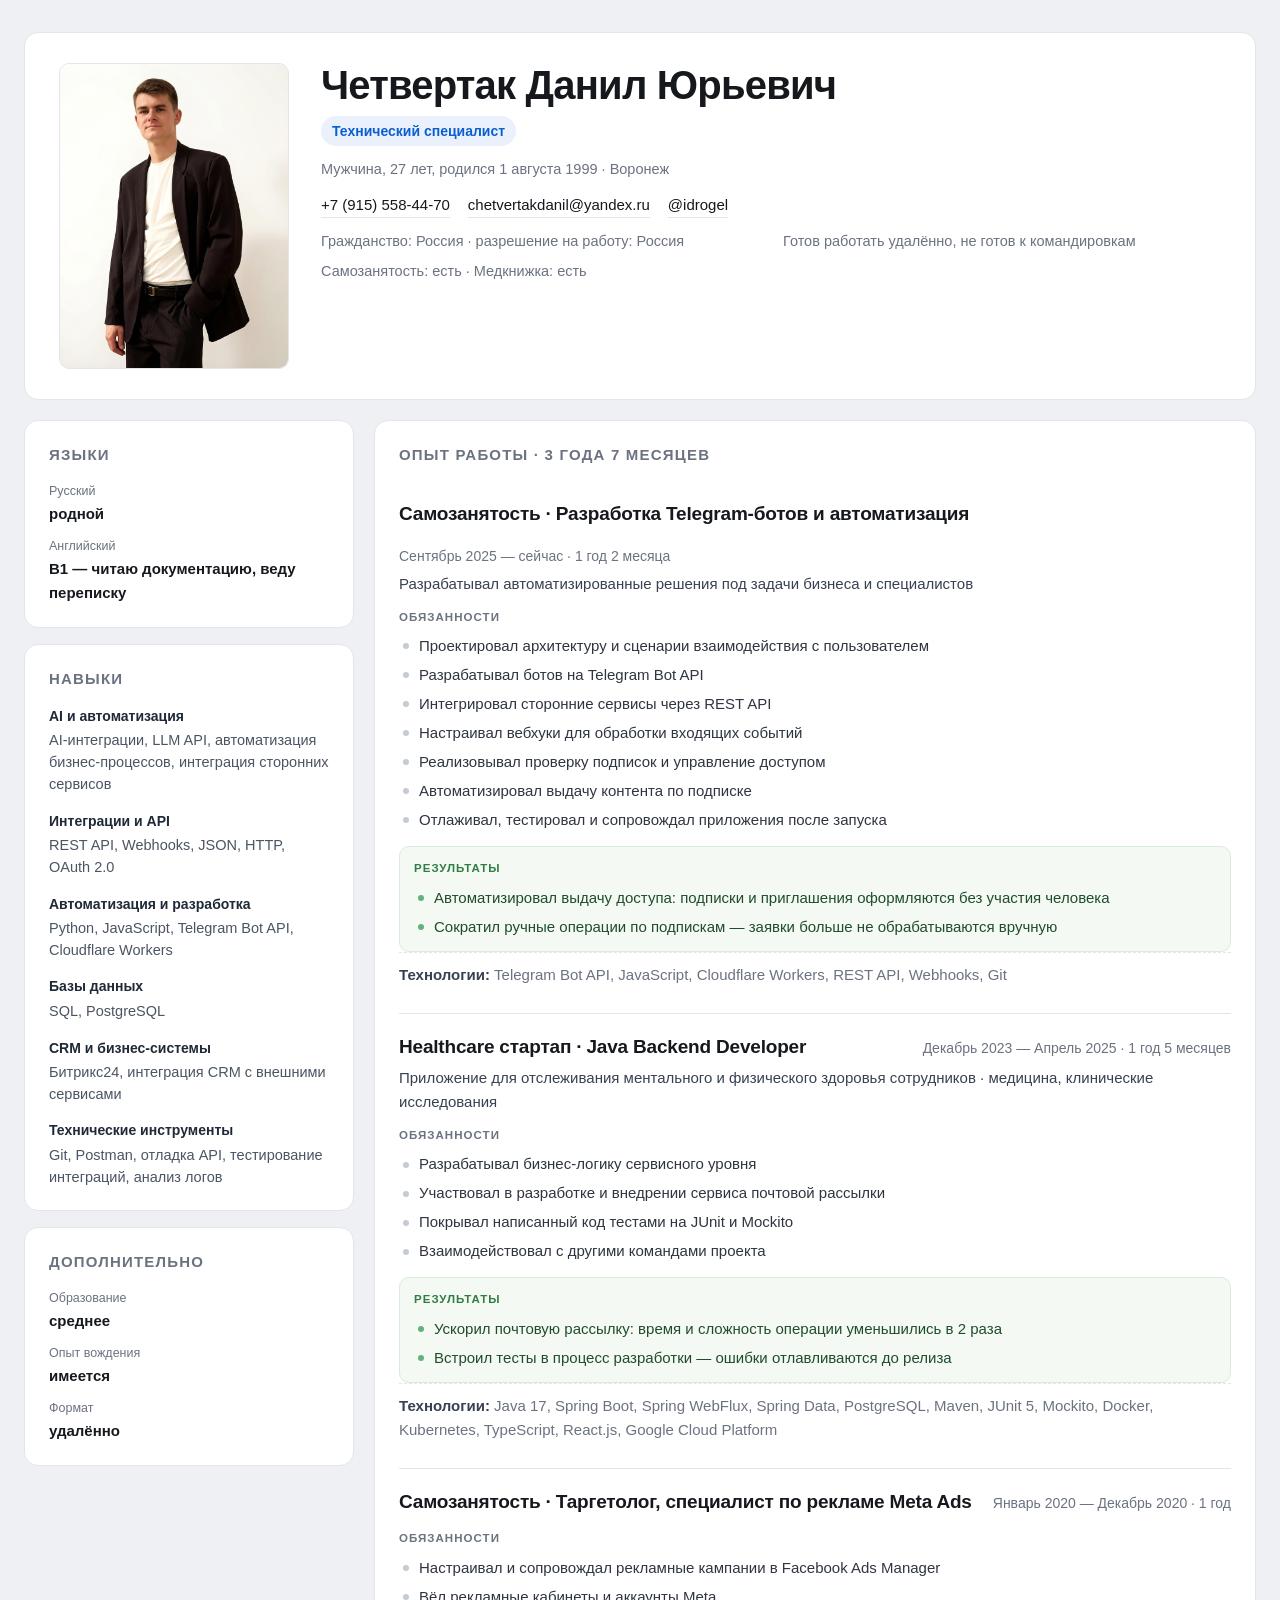
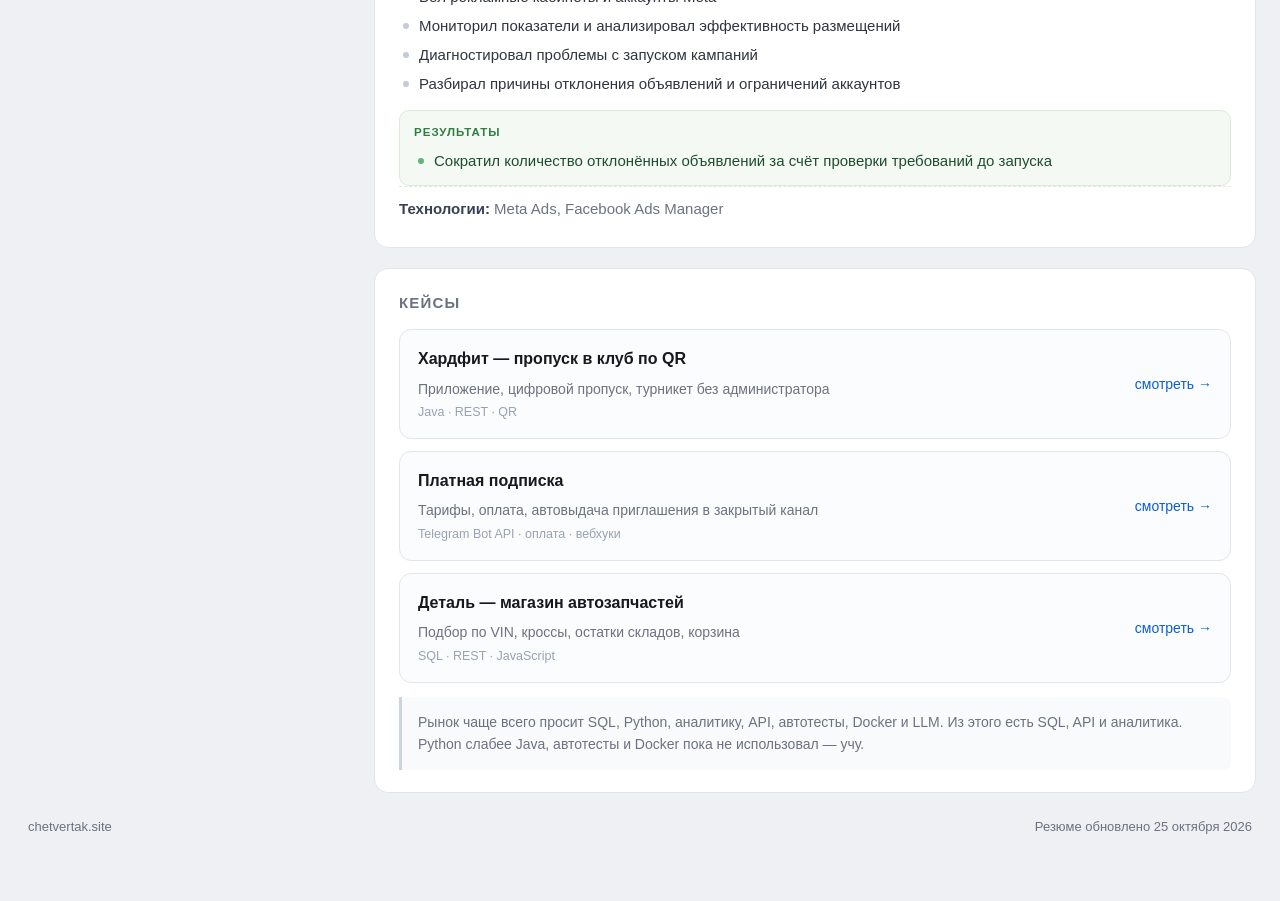
==== resume-hh.html @ 89be9fa5 "deploy resume-hh.html" ====
<!DOCTYPE html>
<html lang="ru">
<head>
<meta charset="utf-8">
<meta name="viewport" content="width=device-width, initial-scale=1">
<title>Четвертак Данил — технический специалист</title>
<meta name="description" content="Резюме и портфолио: Java, Telegram-боты, автоматизация. Опыт 3 года 7 месяцев, три кейса.">
<style>
:root{
  --bg:#eef0f3; --card:#fff; --ink:#15181d; --muted:#6b7280; --line:#e2e5ea;
  --accent:#0a5fd0; --accent-soft:#eaf1fd; --radius:14px;
}
*{box-sizing:border-box}
html{background:var(--bg)}
body{margin:0;background:var(--bg);color:var(--ink);font:16px/1.6 -apple-system,"Segoe UI",Roboto,Arial,sans-serif}
.wrap{max-width:1340px;margin:0 auto;padding:32px 24px 64px}
@media(max-width:640px){.wrap{padding:14px 12px 40px}}

/* шапка */
.card{background:var(--card);border:1px solid var(--line);border-radius:var(--radius)}
.hero{display:grid;grid-template-columns:230px 1fr;gap:32px;padding:30px 34px;align-items:start}
@media(max-width:820px){.hero{grid-template-columns:1fr;gap:18px;padding:20px}}
.photo{width:100%;max-width:230px;height:auto;display:block;border-radius:10px;border:1px solid var(--line)}
@media(max-width:820px){.photo{max-width:150px}}
h1{margin:0 0 8px;font-size:clamp(26px,3.2vw,40px);line-height:1.12;font-weight:700;letter-spacing:-.02em}
.role{display:inline-block;margin:0 0 12px;padding:4px 11px;border-radius:100px;background:var(--accent-soft);color:var(--accent);font-size:14px;font-weight:600}
.meta{margin:0 0 12px;color:var(--muted);font-size:14.5px}
.contacts{display:flex;flex-wrap:wrap;gap:10px 18px;font-size:15px;margin-bottom:12px}
.contacts a{color:var(--ink);text-decoration:none;border-bottom:1px solid var(--line)}
.contacts a:hover{color:var(--accent);border-color:var(--accent)}
.facts{display:grid;grid-template-columns:repeat(2,minmax(0,1fr));gap:6px 24px;color:var(--muted);font-size:14.5px}
@media(max-width:640px){.facts{grid-template-columns:1fr}}

/* сетка */
.layout{display:grid;grid-template-columns:330px 1fr;gap:20px;margin-top:20px;align-items:start}
@media(max-width:960px){.layout{grid-template-columns:1fr}}
.side{display:grid;gap:16px}
@media(min-width:961px){.side{position:sticky;top:20px}}
.block{padding:22px 24px}
@media(max-width:640px){.block{padding:18px}}
h2{margin:0 0 14px;font-size:15px;letter-spacing:.08em;text-transform:uppercase;color:var(--muted);font-weight:700}

/* контакты в сайдбаре */
.list{display:grid;gap:10px;font-size:15px}
.list div{display:grid;gap:1px}
.list span{color:var(--muted);font-size:12.5px}
.list a{color:var(--accent);text-decoration:none}
.list b{font-weight:600}

/* навыки */
.tags{display:flex;flex-wrap:wrap;gap:7px}
.tag{font-size:13.5px;padding:4px 10px;border-radius:7px;background:#f4f6f9;border:1px solid var(--line);color:#374151}
.tag.hot{background:var(--accent-soft);border-color:#cfe0fb;color:#0b4aa8}

.skill-groups{display:grid;gap:14px}
.sg h3{margin:0 0 3px;font-size:14px;font-weight:700;color:#1f2937}
.sg p{margin:0;font-size:14.5px;line-height:1.5;color:#4b5563}
/* опыт */
.part{margin-top:12px}
.part-h{display:block;font-size:11.5px;letter-spacing:.09em;text-transform:uppercase;color:#6b7280;font-weight:700;margin-bottom:5px}
.part ul{margin:0;padding:0;list-style:none;display:grid;gap:4px}
.part li{position:relative;padding-left:20px;font-size:15px;color:#2f3540}
.part li::before{content:"";position:absolute;left:4px;top:.62em;width:6px;height:6px;border-radius:50%;background:#c3cbd6}
.part.results{margin-top:14px;padding:12px 14px;background:#f4f9f4;border:1px solid #d9ecda;border-radius:10px}
.part.results .part-h{color:#2f7d43}
.part.results li{color:#1f4d2c}
.part.results li::before{background:#62b37a}
/* опыт */
.job{padding:18px 0;border-bottom:1px solid var(--line)}
.job:last-child{border-bottom:0}
@media(max-width:640px){.job{padding:14px 0}}
.job-top{display:flex;justify-content:space-between;gap:16px;flex-wrap:wrap;align-items:baseline}
.job h3{margin:0;font-size:19px;font-weight:700;letter-spacing:-.01em}
.job .when{color:var(--muted);font-size:14px;white-space:nowrap}
.job .sub{margin:4px 0 10px;color:#374151;font-size:15px}
.job p{margin:0 0 8px;font-size:15px}
.job ul{margin:8px 0 0;padding:0;list-style:none;display:grid;gap:5px}
.job li{position:relative;padding-left:20px;font-size:15px;color:#2f3540}
.job li::before{content:"";position:absolute;left:4px;top:.62em;width:6px;height:6px;border-radius:50%;background:#c3cbd6}
.tech{margin-top:12px;padding-top:10px;border-top:1px dashed var(--line);font-size:14px;color:var(--muted)}
.tech b{color:#374151;font-weight:600}

/* кейсы */
.cases{display:grid;gap:12px}
.case{display:grid;grid-template-columns:1fr auto;gap:6px 16px;align-items:center;padding:16px 18px;border:1px solid var(--line);border-radius:12px;text-decoration:none;color:inherit;background:#fbfcfd;transition:.15s}
.case:hover{border-color:#bcd3f5;background:#f6f9fe}
.case b{font-size:16px;font-weight:700}
.case span{grid-column:1;color:var(--muted);font-size:14px}
.case i{grid-row:1/3;grid-column:2;font-style:normal;color:var(--accent);font-size:14px;white-space:nowrap}
.case em{font-style:normal;display:block;font-size:12.5px;color:#98a2b3;margin-top:2px}

.note{margin:14px 0 0;font-size:14px;color:var(--muted);padding:14px 16px;border-left:3px solid #cbd5e1;background:#f8fafc;border-radius:0 8px 8px 0}
.foot{display:flex;justify-content:space-between;gap:14px;flex-wrap:wrap;margin-top:24px;color:var(--muted);font-size:13px;padding:0 4px}
a{color:var(--accent)}
</style>
</head>
<body>
<div class="wrap">

  <section class="card hero">
    <img class="photo" src="img/photo.jpg" alt="Данил Четвертак">
    <div>
      <h1>Четвертак Данил Юрьевич</h1>
      <div class="role">Технический специалист</div>
      <p class="meta">Мужчина, 27 лет, родился 1 августа 1999 · Воронеж</p>
      <div class="contacts">
        <a href="tel:+79155584470">+7 (915) 558-44-70</a>
        <a href="mailto:chetvertakdanil@yandex.ru">chetvertakdanil@yandex.ru</a>
        <a href="https://t.me/idrogel">@idrogel</a>
      </div>
      <div class="facts">
        <div>Гражданство: Россия · разрешение на работу: Россия</div>
        <div>Готов работать удалённо, не готов к командировкам</div>
        <div>Самозанятость: есть · Медкнижка: есть</div>
      </div>
    </div>
  </section>

  <div class="layout">

    <aside class="side">
      <section class="card block">
        <h2>Языки</h2>
        <div class="list">
          <div><span>Русский</span><b>родной</b></div>
          <div><span>Английский</span><b>B1 — читаю документацию, веду переписку</b></div>
        </div>
      </section>

      <section class="card block">
        <h2>Навыки</h2>
        <div class="skill-groups">
          <div class="sg"><h3>AI и автоматизация</h3><p>AI-интеграции, LLM API, автоматизация бизнес-процессов, интеграция сторонних сервисов</p></div>
          <div class="sg"><h3>Интеграции и API</h3><p>REST API, Webhooks, JSON, HTTP, OAuth 2.0</p></div>
          <div class="sg"><h3>Автоматизация и разработка</h3><p>Python, JavaScript, Telegram Bot API, Cloudflare Workers</p></div>
          <div class="sg"><h3>Базы данных</h3><p>SQL, PostgreSQL</p></div>
          <div class="sg"><h3>CRM и бизнес-системы</h3><p>Битрикс24, интеграция CRM с внешними сервисами</p></div>
          <div class="sg"><h3>Технические инструменты</h3><p>Git, Postman, отладка API, тестирование интеграций, анализ логов</p></div>
        </div>
      </section>

      <section class="card block">
        <h2>Дополнительно</h2>
        <div class="list">
          <div><span>Образование</span><b>среднее</b></div>
          <div><span>Опыт вождения</span><b>имеется</b></div>
          <div><span>Формат</span><b>удалённо</b></div>
        </div>
      </section>
    </aside>

    <main>
      <section class="card block" style="margin-bottom:20px;padding-bottom:0">
        <h2>Опыт работы · 3 года 7 месяцев</h2>
        
        <article class="job">
          <div class="job-top">
            <h3>Самозанятость · Разработка Telegram-ботов и автоматизация</h3>
            <span class="when">Сентябрь 2025 — сейчас · 1 год 2 месяца</span>
          </div>
          <p class="sub">Разрабатывал автоматизированные решения под задачи бизнеса и специалистов</p>
          <div class="part"><span class="part-h">Обязанности</span>
            <ul><li>Проектировал архитектуру и сценарии взаимодействия с пользователем</li><li>Разрабатывал ботов на Telegram Bot API</li><li>Интегрировал сторонние сервисы через REST API</li><li>Настраивал вебхуки для обработки входящих событий</li><li>Реализовывал проверку подписок и управление доступом</li><li>Автоматизировал выдачу контента по подписке</li><li>Отлаживал, тестировал и сопровождал приложения после запуска</li></ul>
          </div>
          <div class="part results"><span class="part-h">Результаты</span>
            <ul><li>Автоматизировал выдачу доступа: подписки и приглашения оформляются без участия человека</li><li>Сократил ручные операции по подпискам — заявки больше не обрабатываются вручную</li></ul>
          </div>
          <p class="tech"><b>Технологии:</b> Telegram Bot API, JavaScript, Cloudflare Workers, REST API, Webhooks, Git</p>
        </article>
        <article class="job">
          <div class="job-top">
            <h3>Healthcare стартап · Java Backend Developer</h3>
            <span class="when">Декабрь 2023 — Апрель 2025 · 1 год 5 месяцев</span>
          </div>
          <p class="sub">Приложение для отслеживания ментального и физического здоровья сотрудников · медицина, клинические исследования</p>
          <div class="part"><span class="part-h">Обязанности</span>
            <ul><li>Разрабатывал бизнес-логику сервисного уровня</li><li>Участвовал в разработке и внедрении сервиса почтовой рассылки</li><li>Покрывал написанный код тестами на JUnit и Mockito</li><li>Взаимодействовал с другими командами проекта</li></ul>
          </div>
          <div class="part results"><span class="part-h">Результаты</span>
            <ul><li>Ускорил почтовую рассылку: время и сложность операции уменьшились в 2 раза</li><li>Встроил тесты в процесс разработки — ошибки отлавливаются до релиза</li></ul>
          </div>
          <p class="tech"><b>Технологии:</b> Java 17, Spring Boot, Spring WebFlux, Spring Data, PostgreSQL, Maven, JUnit 5, Mockito, Docker, Kubernetes, TypeScript, React.js, Google Cloud Platform</p>
        </article>
        <article class="job">
          <div class="job-top">
            <h3>Самозанятость · Таргетолог, специалист по рекламе Meta Ads</h3>
            <span class="when">Январь 2020 — Декабрь 2020 · 1 год</span>
          </div>
          
          <div class="part"><span class="part-h">Обязанности</span>
            <ul><li>Настраивал и сопровождал рекламные кампании в Facebook Ads Manager</li><li>Вёл рекламные кабинеты и аккаунты Meta</li><li>Мониторил показатели и анализировал эффективность размещений</li><li>Диагностировал проблемы с запуском кампаний</li><li>Разбирал причины отклонения объявлений и ограничений аккаунтов</li></ul>
          </div>
          <div class="part results"><span class="part-h">Результаты</span>
            <ul><li>Сократил количество отклонённых объявлений за счёт проверки требований до запуска</li></ul>
          </div>
          <p class="tech"><b>Технологии:</b> Meta Ads, Facebook Ads Manager</p>
        </article></section>

      <section class="card block">
        <h2>Кейсы</h2>
        <div class="cases">
          <a class="case" href="хардфит.html">
            <b>Хардфит — пропуск в клуб по QR</b>
            <span>Приложение, цифровой пропуск, турникет без администратора<em>Java · REST · QR</em></span>
            <i>смотреть →</i>
          </a>
          <a class="case" href="бот-канал.html">
            <b>Платная подписка</b>
            <span>Тарифы, оплата, автовыдача приглашения в закрытый канал<em>Telegram Bot API · оплата · вебхуки</em></span>
            <i>смотреть →</i>
          </a>
          <a class="case" href="деталь.html">
            <b>Деталь — магазин автозапчастей</b>
            <span>Подбор по VIN, кроссы, остатки складов, корзина<em>SQL · REST · JavaScript</em></span>
            <i>смотреть →</i>
          </a>
        </div>
        <p class="note">Рынок чаще всего просит SQL, Python, аналитику, API, автотесты, Docker и LLM. Из этого есть SQL, API и аналитика. Python слабее Java, автотесты и Docker пока не использовал — учу.</p>
      </section>
    </main>
  </div>

  <div class="foot"><span>chetvertak.site</span><span>Резюме обновлено 25 октября 2026</span></div>
</div>
</body>
</html>
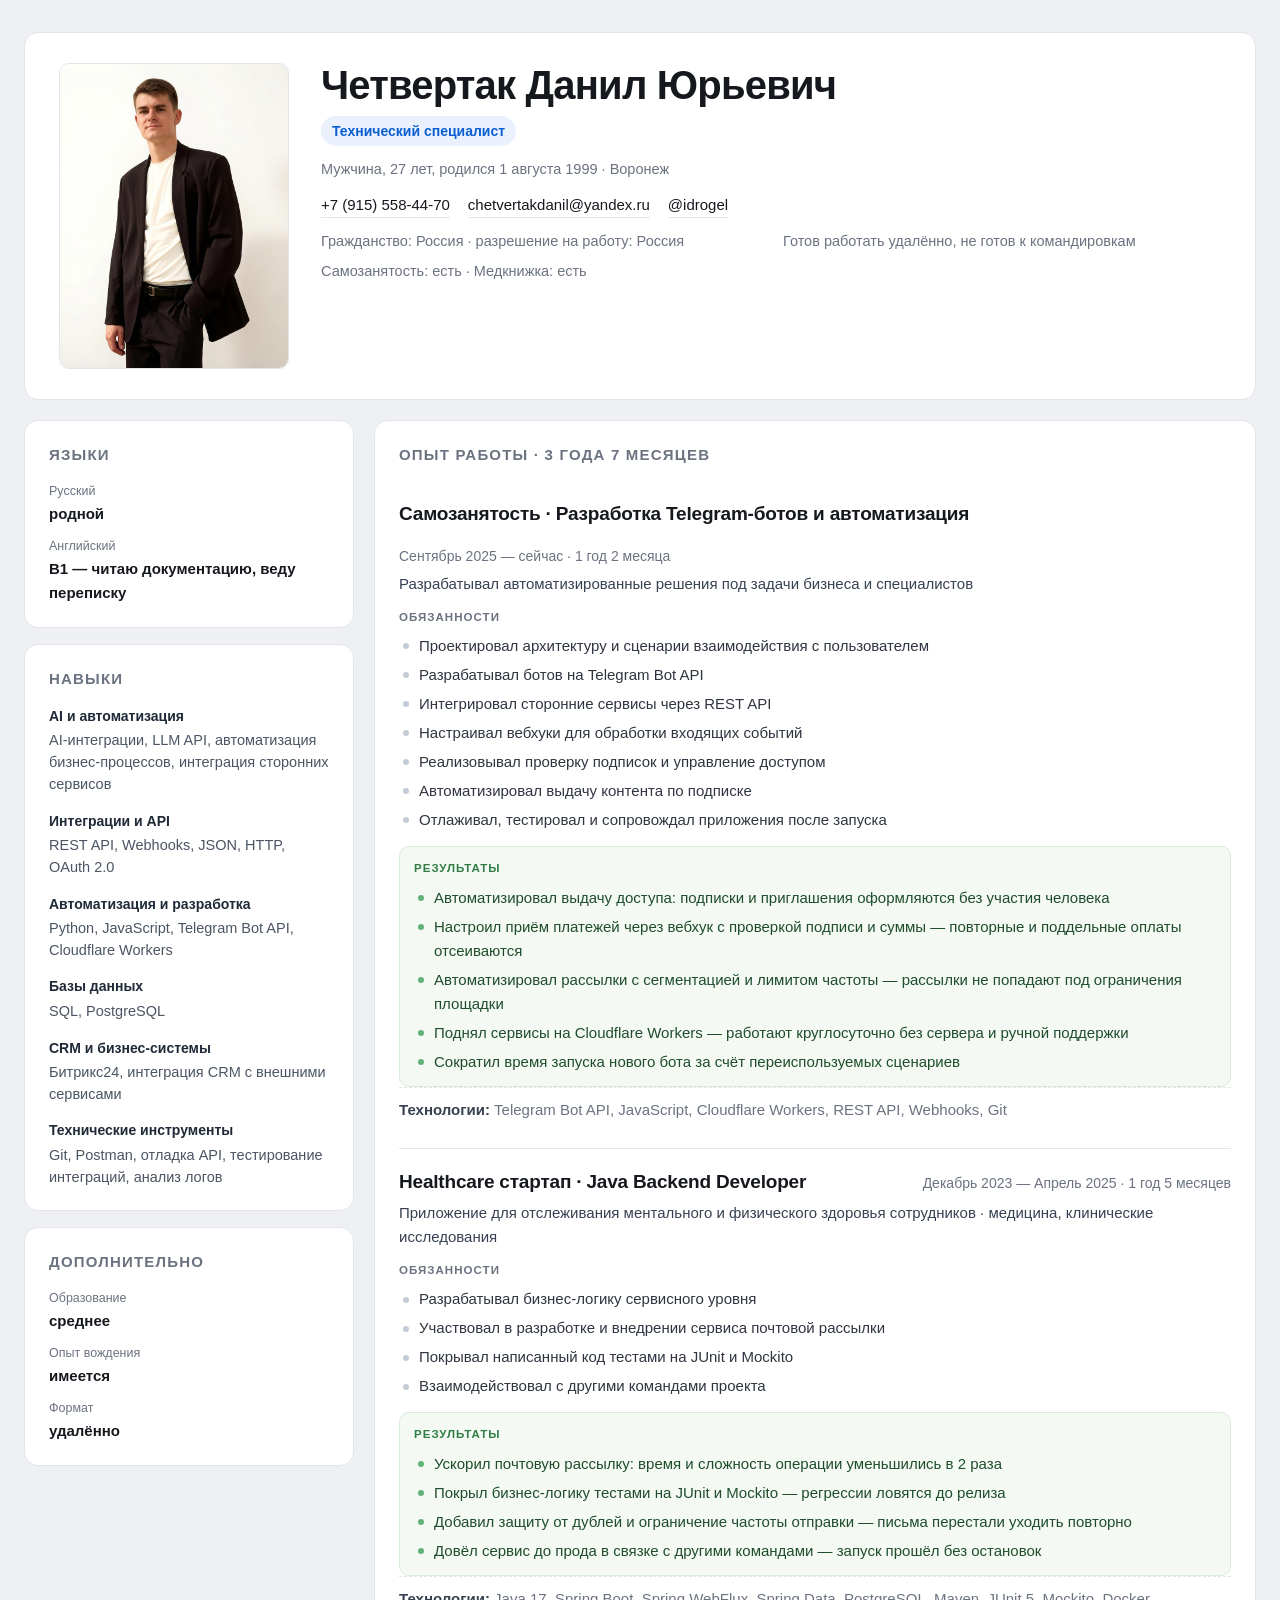
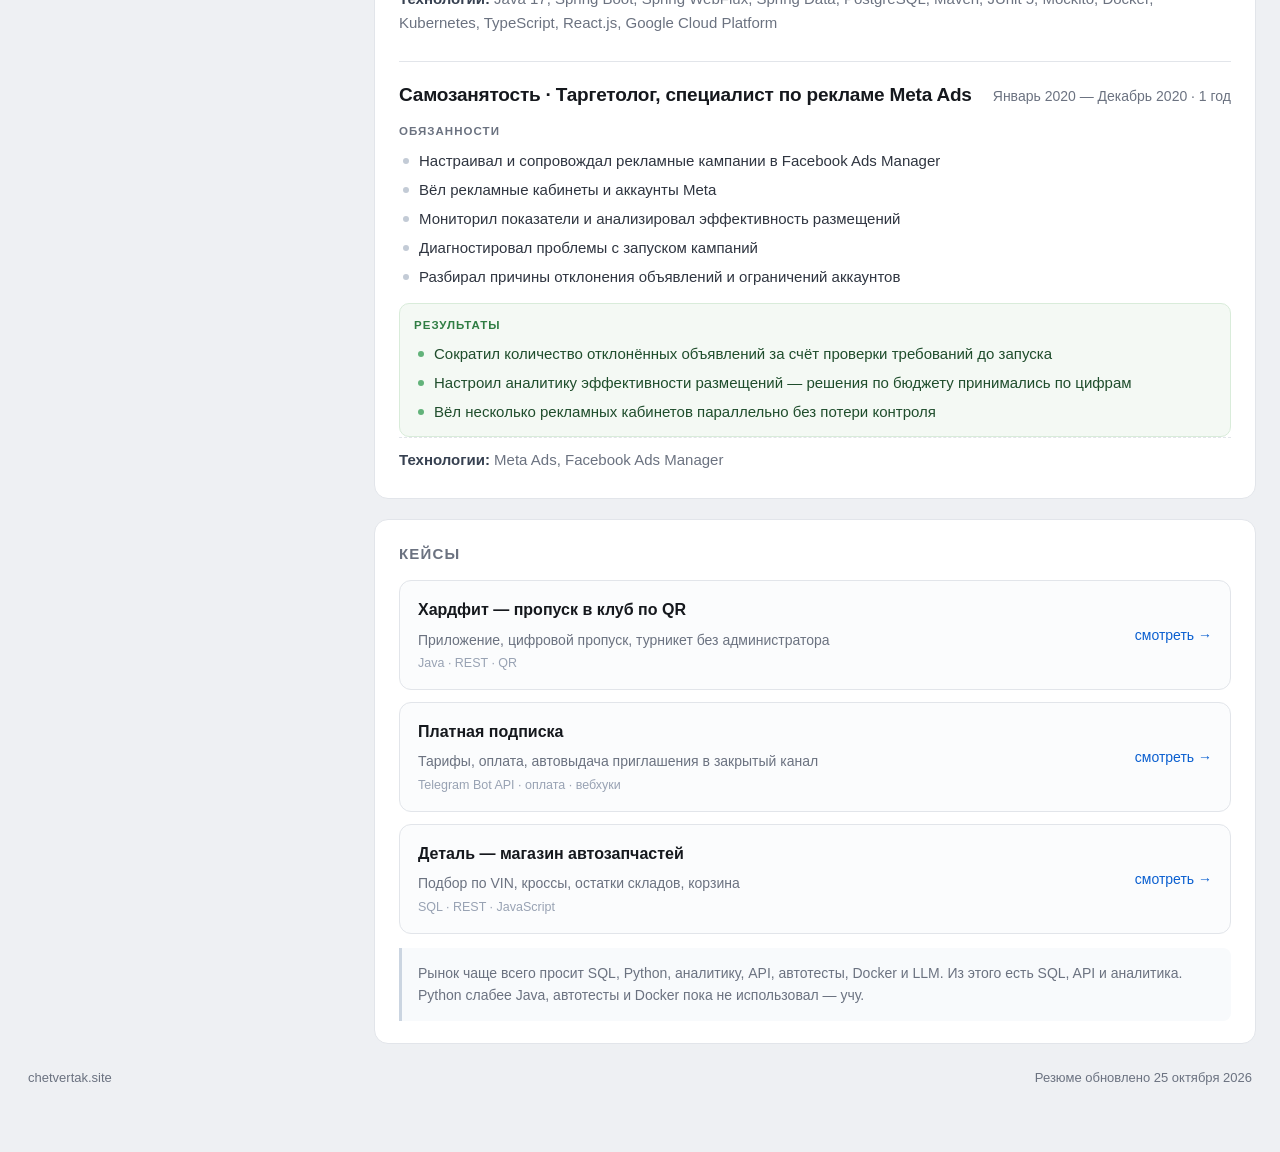
==== commit 4af19d17: "achievements + resume CTA (resume-hh.html)" ====
--- a/resume-hh.html
+++ b/resume-hh.html
@@ -163,7 +163,7 @@
             <ul><li>Проектировал архитектуру и сценарии взаимодействия с пользователем</li><li>Разрабатывал ботов на Telegram Bot API</li><li>Интегрировал сторонние сервисы через REST API</li><li>Настраивал вебхуки для обработки входящих событий</li><li>Реализовывал проверку подписок и управление доступом</li><li>Автоматизировал выдачу контента по подписке</li><li>Отлаживал, тестировал и сопровождал приложения после запуска</li></ul>
           </div>
           <div class="part results"><span class="part-h">Результаты</span>
-            <ul><li>Автоматизировал выдачу доступа: подписки и приглашения оформляются без участия человека</li><li>Сократил ручные операции по подпискам — заявки больше не обрабатываются вручную</li></ul>
+            <ul><li>Автоматизировал выдачу доступа: подписки и приглашения оформляются без участия человека</li><li>Настроил приём платежей через вебхук с проверкой подписи и суммы — повторные и поддельные оплаты отсеиваются</li><li>Автоматизировал рассылки с сегментацией и лимитом частоты — рассылки не попадают под ограничения площадки</li><li>Поднял сервисы на Cloudflare Workers — работают круглосуточно без сервера и ручной поддержки</li><li>Сократил время запуска нового бота за счёт переиспользуемых сценариев</li></ul>
           </div>
           <p class="tech"><b>Технологии:</b> Telegram Bot API, JavaScript, Cloudflare Workers, REST API, Webhooks, Git</p>
         </article>
@@ -177,7 +177,7 @@
             <ul><li>Разрабатывал бизнес-логику сервисного уровня</li><li>Участвовал в разработке и внедрении сервиса почтовой рассылки</li><li>Покрывал написанный код тестами на JUnit и Mockito</li><li>Взаимодействовал с другими командами проекта</li></ul>
           </div>
           <div class="part results"><span class="part-h">Результаты</span>
-            <ul><li>Ускорил почтовую рассылку: время и сложность операции уменьшились в 2 раза</li><li>Встроил тесты в процесс разработки — ошибки отлавливаются до релиза</li></ul>
+            <ul><li>Ускорил почтовую рассылку: время и сложность операции уменьшились в 2 раза</li><li>Покрыл бизнес-логику тестами на JUnit и Mockito — регрессии ловятся до релиза</li><li>Добавил защиту от дублей и ограничение частоты отправки — письма перестали уходить повторно</li><li>Довёл сервис до прода в связке с другими командами — запуск прошёл без остановок</li></ul>
           </div>
           <p class="tech"><b>Технологии:</b> Java 17, Spring Boot, Spring WebFlux, Spring Data, PostgreSQL, Maven, JUnit 5, Mockito, Docker, Kubernetes, TypeScript, React.js, Google Cloud Platform</p>
         </article>
@@ -191,7 +191,7 @@
             <ul><li>Настраивал и сопровождал рекламные кампании в Facebook Ads Manager</li><li>Вёл рекламные кабинеты и аккаунты Meta</li><li>Мониторил показатели и анализировал эффективность размещений</li><li>Диагностировал проблемы с запуском кампаний</li><li>Разбирал причины отклонения объявлений и ограничений аккаунтов</li></ul>
           </div>
           <div class="part results"><span class="part-h">Результаты</span>
-            <ul><li>Сократил количество отклонённых объявлений за счёт проверки требований до запуска</li></ul>
+            <ul><li>Сократил количество отклонённых объявлений за счёт проверки требований до запуска</li><li>Настроил аналитику эффективности размещений — решения по бюджету принимались по цифрам</li><li>Вёл несколько рекламных кабинетов параллельно без потери контроля</li></ul>
           </div>
           <p class="tech"><b>Технологии:</b> Meta Ads, Facebook Ads Manager</p>
         </article></section>
